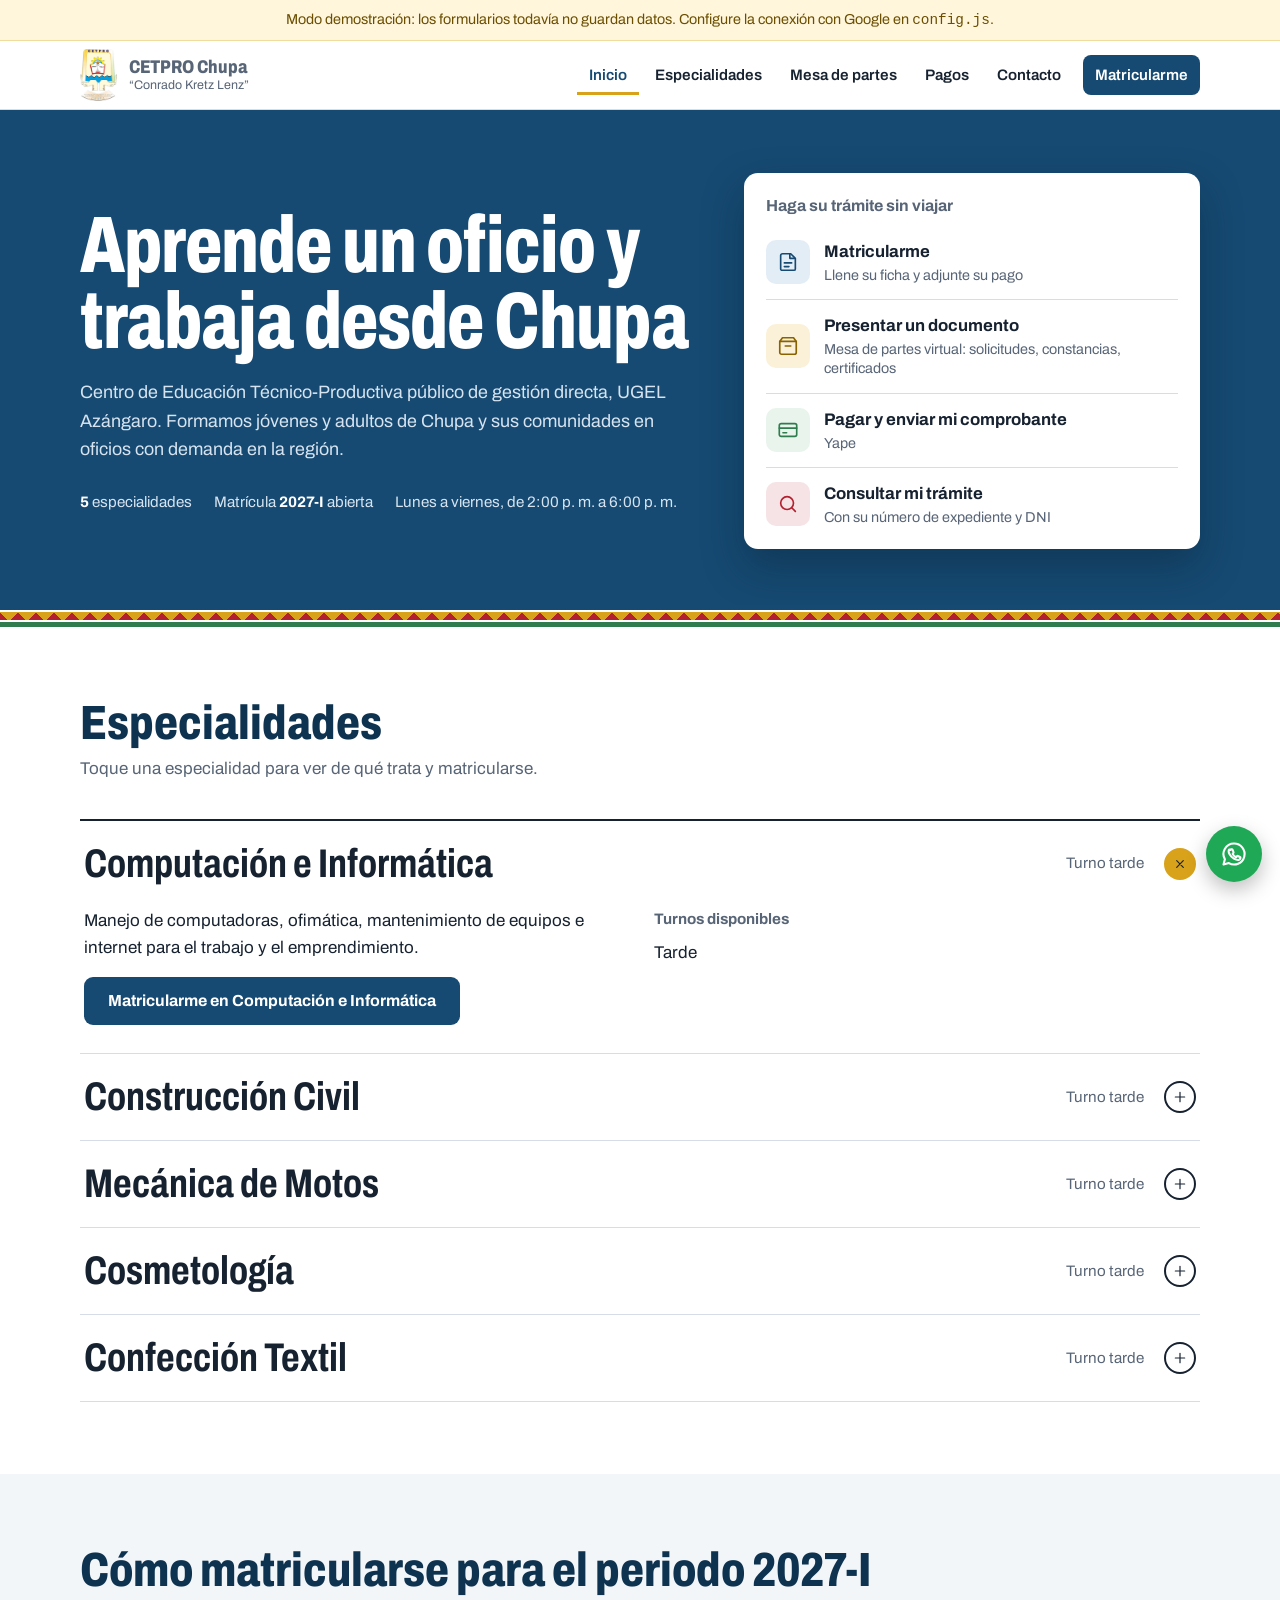
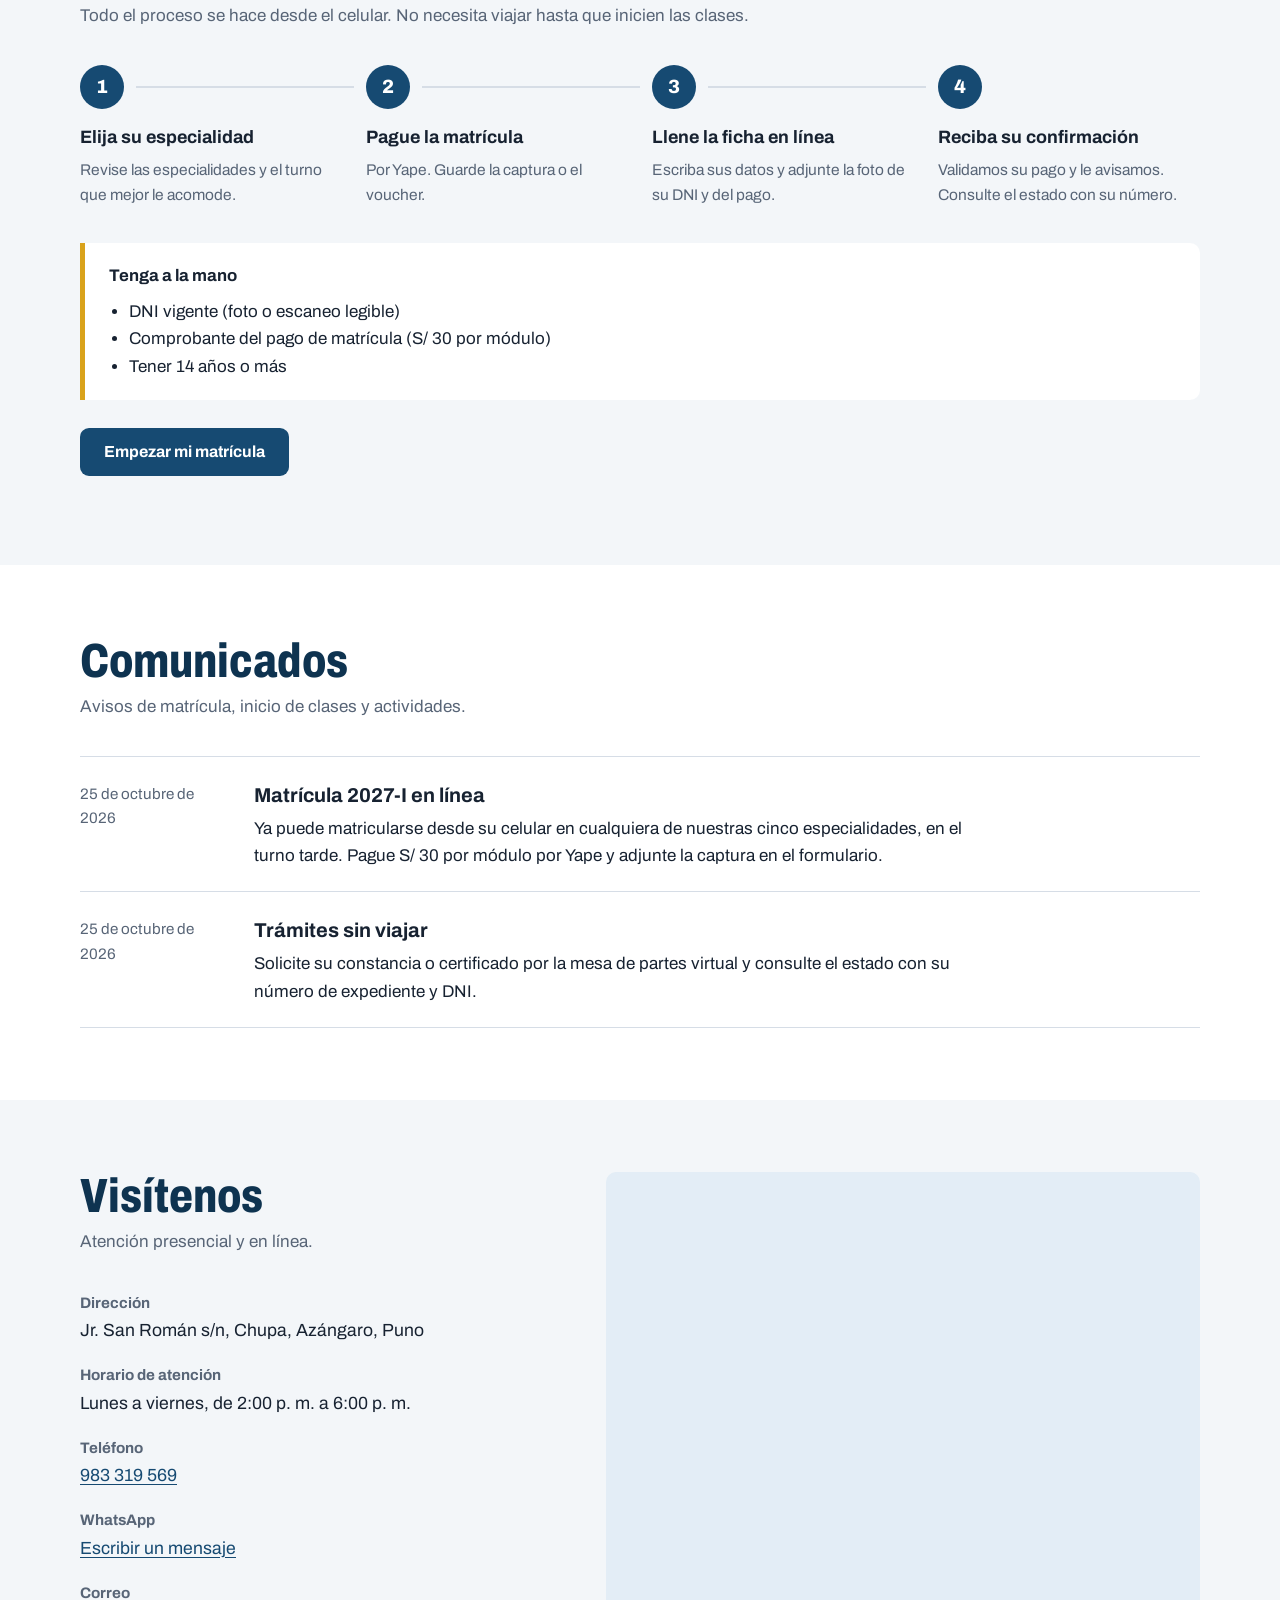
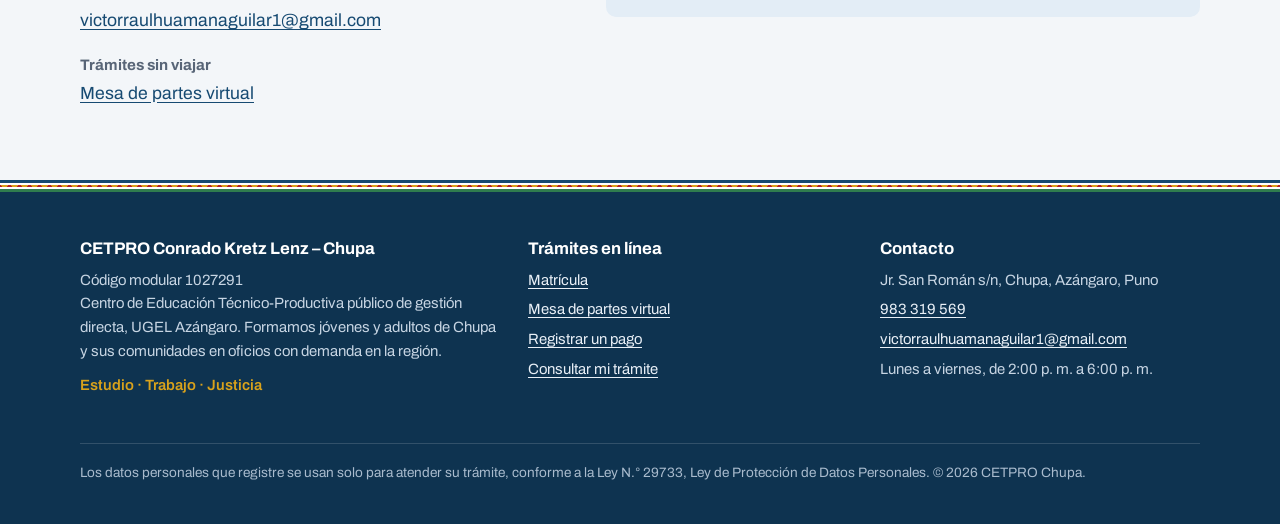
==== index.html @ c64d35b7 "Publicar sitio web del CETPRO Conrado Kretz Lenz – Chupa Inicio con especialidades, matrícula en lín" ====
<!doctype html>
<html lang="es">
<head>
  <meta charset="utf-8">
  <meta name="viewport" content="width=device-width, initial-scale=1">
  <title>CETPRO Chupa · Formación técnica en Chupa, Azángaro</title>
  <meta name="description" content="Especialidades técnicas, matrícula en línea, mesa de partes virtual y pagos del CETPRO de Chupa, Azángaro, Puno.">
  <meta name="theme-color" content="#164a72">
  <link rel="icon" href="assets/img/favicon.svg" type="image/svg+xml">
  <link rel="preload" href="assets/fuentes/archivo.woff2" as="font" type="font/woff2" crossorigin>
  <link rel="stylesheet" href="assets/css/estilos.css">
</head>
<body data-pagina="inicio">
  <a class="saltar" href="#contenido">Ir al contenido</a>
  <header id="cabecera"></header>

  <main id="contenido">
    <section class="portada">
      <div class="contenedor">
        <div>
          <h1>Aprende un oficio y trabaja desde Chupa</h1>
          <p id="texto-portada"></p>
          <div class="datos-portada" id="datos-portada"></div>
        </div>
        <nav class="tramites-rapidos" aria-label="Trámites en línea">
          <h2>Haga su trámite sin viajar</h2>
          <a class="tramite" href="matricula.html">
            <span class="icono"><svg width="22" height="22" viewBox="0 0 24 24" fill="none" stroke="currentColor" stroke-width="1.8" stroke-linecap="round" stroke-linejoin="round" aria-hidden="true"><path d="M4 19.5V5a2 2 0 0 1 2-2h9l5 5v11.5a1.5 1.5 0 0 1-1.5 1.5h-13A1.5 1.5 0 0 1 4 19.5Z"/><path d="M14 3v5h5M8 13h8M8 17h5"/></svg></span>
            <span><strong>Matricularme</strong><span>Llene su ficha y adjunte su pago</span></span>
          </a>
          <a class="tramite" href="tramites.html">
            <span class="icono"><svg width="22" height="22" viewBox="0 0 24 24" fill="none" stroke="currentColor" stroke-width="1.8" stroke-linecap="round" stroke-linejoin="round" aria-hidden="true"><path d="M3 7h18v12a2 2 0 0 1-2 2H5a2 2 0 0 1-2-2Z"/><path d="M3 7l3-4h12l3 4M9 12h6"/></svg></span>
            <span><strong>Presentar un documento</strong><span>Mesa de partes virtual: solicitudes, constancias, certificados</span></span>
          </a>
          <a class="tramite" href="pagos.html">
            <span class="icono"><svg width="22" height="22" viewBox="0 0 24 24" fill="none" stroke="currentColor" stroke-width="1.8" stroke-linecap="round" stroke-linejoin="round" aria-hidden="true"><rect x="2.5" y="5" width="19" height="14" rx="2"/><path d="M2.5 10h19M6.5 15h4"/></svg></span>
            <span><strong>Pagar y enviar mi comprobante</strong><span class="texto-medios" data-forma="corta">Yape, Plin o depósito bancario</span></span>
          </a>
          <a class="tramite" href="tramites.html#consulta">
            <span class="icono"><svg width="22" height="22" viewBox="0 0 24 24" fill="none" stroke="currentColor" stroke-width="1.8" stroke-linecap="round" stroke-linejoin="round" aria-hidden="true"><circle cx="11" cy="11" r="7"/><path d="m20 20-3.6-3.6"/></svg></span>
            <span><strong>Consultar mi trámite</strong><span>Con su número de expediente y DNI</span></span>
          </a>
        </nav>
      </div>
    </section>
    <div class="aguayo" role="presentation"></div>

    <section class="seccion blanca" id="especialidades" aria-labelledby="t-especialidades">
      <div class="contenedor">
        <h2 class="titulo" id="t-especialidades">Especialidades</h2>
        <p class="bajada">Toque una especialidad para ver de qué trata y matricularse.</p>
        <ul class="especialidades" id="lista-especialidades"></ul>
      </div>
    </section>

    <section class="seccion" id="matricula" aria-labelledby="t-matricula">
      <div class="contenedor">
        <h2 class="titulo" id="t-matricula">Cómo matricularse para el periodo <span class="periodo"></span></h2>
        <p class="bajada">Todo el proceso se hace desde el celular. No necesita viajar hasta que inicien las clases.</p>
        <ol class="pasos">
          <li class="paso"><h3>Elija su especialidad</h3><p>Revise las especialidades y el turno que mejor le acomode.</p></li>
          <li class="paso"><h3>Pague la matrícula</h3><p>Por <span class="texto-medios">Yape, Plin o depósito</span>. Guarde la captura o el voucher.</p></li>
          <li class="paso"><h3>Llene la ficha en línea</h3><p>Escriba sus datos y adjunte la foto de su DNI y del pago.</p></li>
          <li class="paso"><h3>Reciba su confirmación</h3><p>Validamos su pago y le avisamos. Consulte el estado con su número.</p></li>
        </ol>
        <div class="requisitos">
          <h3>Tenga a la mano</h3>
          <ul id="lista-requisitos"></ul>
        </div>
        <p style="margin-top:28px"><a class="boton" href="matricula.html">Empezar mi matrícula</a></p>
      </div>
    </section>

    <section class="seccion blanca" id="noticias" aria-labelledby="t-noticias">
      <div class="contenedor">
        <h2 class="titulo" id="t-noticias">Comunicados</h2>
        <p class="bajada">Avisos de matrícula, inicio de clases y actividades.</p>
        <div class="noticias" id="lista-noticias"></div>
      </div>
    </section>

    <section class="seccion" id="contacto" aria-labelledby="t-contacto">
      <div class="contenedor contacto">
        <div>
          <h2 class="titulo" id="t-contacto">Visítenos</h2>
          <p class="bajada">Atención presencial y en línea.</p>
          <dl id="datos-contacto"></dl>
        </div>
        <iframe class="mapa" id="mapa" title="Mapa de ubicación" loading="lazy" referrerpolicy="no-referrer-when-downgrade"></iframe>
      </div>
    </section>
  </main>

  <footer id="pie"></footer>
  <script src="assets/js/config.js"></script>
  <script src="assets/js/app.js"></script>
</body>
</html>
---- assets/css/estilos.css ----
/* =====================================================================
   CETPRO CHUPA · Estilos del sitio
   Paleta del altiplano: azul del lago, oro del ichu, rojo cochinilla,
   verde de la puna. La franja de aguayo es el elemento de identidad.
   ===================================================================== */

/* Tipografía Archivo (SIL Open Font License), alojada en el propio sitio para cargar rápido */
@font-face {
  font-family: "Archivo";
  src: url("../fuentes/archivo.woff2") format("woff2-variations"), url("../fuentes/archivo.woff2") format("woff2");
  font-weight: 100 900;
  font-stretch: 62% 125%;
  font-style: normal;
  font-display: swap;
}

:root {
  --lago: #164a72;
  --lago-osc: #0e3350;
  --lago-claro: #e3edf6;
  --ichu: #d9a21b;
  --cochinilla: #b3202e;
  --puna: #2f7d4e;
  --cielo: #f3f6f9;
  --blanco: #ffffff;
  --tinta: #172231;
  --gris: #586577;
  --linea: #d6dde6;
  --error-fondo: #fbecee;
  --ok-fondo: #e8f4ec;

  --ancho: 1120px;
  --radio: 10px;
  --fuente: "Archivo", "Segoe UI", Roboto, Arial, sans-serif;
}

*, *::before, *::after { box-sizing: border-box; }

html { scroll-behavior: smooth; -webkit-text-size-adjust: 100%; }
@media (prefers-reduced-motion: reduce) {
  html { scroll-behavior: auto; }
  *, *::before, *::after { transition: none !important; animation: none !important; }
}

body {
  margin: 0;
  font-family: var(--fuente);
  font-size: 1.0625rem;
  line-height: 1.6;
  color: var(--tinta);
  background: var(--cielo);
}

img { max-width: 100%; display: block; }
a { color: var(--lago); text-underline-offset: 3px; }
a:hover { color: var(--lago-osc); }

:focus-visible { outline: 3px solid var(--ichu); outline-offset: 2px; border-radius: 4px; }

.contenedor { width: min(100% - 32px, var(--ancho)); margin-inline: auto; }
.angosto { width: min(100% - 32px, 720px); margin-inline: auto; }

.saltar {
  position: absolute; left: -999px; top: 8px; z-index: 100;
  background: var(--blanco); padding: 8px 14px; border-radius: 6px;
}
.saltar:focus { left: 16px; }

/* ---------- Franja de aguayo ---------- */
.aguayo {
  position: relative;
  height: 22px;
  background-color: var(--cochinilla);
  background-image:
    linear-gradient(135deg, var(--ichu) 25%, transparent 25%),
    linear-gradient(225deg, var(--ichu) 25%, transparent 25%),
    linear-gradient(45deg, var(--ichu) 25%, transparent 25%),
    linear-gradient(315deg, var(--ichu) 25%, transparent 25%);
  background-size: 18px 18px;
  background-position: 9px 2px, 9px 2px, 0 2px, 0 2px;
  border-top: 5px solid var(--lago);
  border-bottom: 5px solid var(--puna);
}
.aguayo::before, .aguayo::after {
  content: ""; position: absolute; left: 0; right: 0; height: 2px; background: var(--blanco);
}
.aguayo::before { top: 0; }
.aguayo::after { bottom: 0; }
.aguayo.fina { height: 12px; border-width: 3px; background-size: 10px 10px; background-position: 5px 1px, 5px 1px, 0 1px, 0 1px; }

/* ---------- Aviso de modo demostración ---------- */
.aviso-demo {
  background: #fff6db; color: #6b4e00; font-size: .9rem; text-align: center; padding: 8px 16px;
  border-bottom: 1px solid #f0dc9c;
}

/* ---------- Cabecera ---------- */
.cabecera { background: var(--blanco); position: sticky; top: 0; z-index: 50; box-shadow: 0 1px 0 var(--linea); }
.cabecera .contenedor { display: flex; align-items: center; justify-content: space-between; gap: 16px; min-height: 68px; }
.marca { display: flex; align-items: center; gap: 12px; text-decoration: none; color: var(--tinta); }
.marca img { width: auto; height: 52px; max-width: 48px; object-fit: contain; }
.marca .sin-logo {
  width: 44px; height: 44px; border-radius: 50%; background: var(--lago); color: var(--blanco);
  display: grid; place-items: center; font-weight: 800; font-stretch: 75%; font-size: 1.1rem;
}
.marca strong { display: block; font-size: 1.15rem; font-stretch: 80%; font-weight: 800; line-height: 1.1; }
.marca span { display: block; font-size: .78rem; color: var(--gris); line-height: 1.2; }

.menu { display: flex; gap: 4px; align-items: center; }
.menu a {
  text-decoration: none; color: var(--tinta); font-weight: 600; font-size: .95rem;
  padding: 8px 12px; border-radius: 8px;
}
.menu a:hover { background: var(--lago-claro); color: var(--lago-osc); }
.menu a[aria-current="page"] { color: var(--lago); box-shadow: inset 0 -3px 0 var(--ichu); border-radius: 0; }
.menu .boton-menu-accion { background: var(--lago); color: var(--blanco); margin-left: 6px; border-radius: 8px; box-shadow: none; }
.menu .boton-menu-accion:hover { background: var(--lago-osc); color: var(--blanco); }

.boton-hamburguesa {
  display: none; background: none; border: 1px solid var(--linea); border-radius: 8px;
  padding: 8px 10px; cursor: pointer; color: var(--tinta);
}
@media (max-width: 860px) {
  .boton-hamburguesa { display: inline-flex; align-items: center; gap: 6px; font: 600 .95rem var(--fuente); }
  .menu {
    display: none; position: absolute; left: 0; right: 0; top: 100%;
    flex-direction: column; align-items: stretch; background: var(--blanco);
    padding: 8px 16px 16px; box-shadow: 0 10px 20px rgba(23, 34, 49, .12);
  }
  .menu.abierto { display: flex; }
  .menu a { padding: 12px; }
  .menu a[aria-current="page"] { box-shadow: inset 4px 0 0 var(--ichu); }
  .menu .boton-menu-accion { margin: 8px 0 0; text-align: center; }
}

/* ---------- Portada ---------- */
.portada { background: var(--lago); color: var(--blanco); }
.portada .contenedor {
  display: grid; grid-template-columns: 1.15fr .85fr; gap: 48px; align-items: center;
  padding-block: 64px 56px;
}
.portada h1 {
  margin: 0 0 18px; font-weight: 800; font-stretch: 72%; line-height: .95;
  font-size: clamp(2.6rem, 7.2vw, 5rem); letter-spacing: -.01em;
}
.portada p { margin: 0; max-width: 34em; font-size: 1.12rem; color: #d7e4f0; }
.portada .datos-portada { display: flex; flex-wrap: wrap; gap: 10px 22px; margin-top: 26px; font-size: .95rem; color: #d7e4f0; }
.portada .datos-portada strong { color: var(--blanco); }

.tramites-rapidos {
  background: var(--blanco); color: var(--tinta); border-radius: 14px; padding: 8px;
  box-shadow: 0 18px 40px rgba(6, 25, 43, .35);
}
.tramites-rapidos h2 { font-size: 1rem; font-weight: 700; margin: 12px 14px 6px; color: var(--gris); }
.tramite {
  display: grid; grid-template-columns: 44px 1fr; gap: 14px; align-items: center;
  padding: 14px; border-radius: 10px; text-decoration: none; color: var(--tinta);
}
.tramite { position: relative; }
.tramite + .tramite::before {
  content: ""; position: absolute; top: 0; left: 14px; right: 14px; height: 1px; background: var(--linea);
}
.tramite:hover { background: var(--lago-claro); color: var(--tinta); }
.tramite:hover::before, .tramite:hover + .tramite::before { background: transparent; }
.tramite .icono {
  width: 44px; height: 44px; border-radius: 10px; display: grid; place-items: center;
  background: var(--lago-claro); color: var(--lago);
}
.tramite:nth-of-type(2) .icono { background: #fbf1d8; color: #8a6200; }
.tramite:nth-of-type(3) .icono { background: var(--ok-fondo); color: var(--puna); }
.tramite:nth-of-type(4) .icono { background: #f6e3e5; color: var(--cochinilla); }
.tramite strong { display: block; font-size: 1.05rem; color: var(--tinta); }
.tramite > span > span { display: block; font-size: .9rem; color: var(--gris); line-height: 1.35; }

@media (max-width: 860px) {
  .portada .contenedor { grid-template-columns: 1fr; gap: 32px; padding-block: 40px; }
}

/* ---------- Secciones ---------- */
.seccion { padding-block: 72px; }
.seccion.blanca { background: var(--blanco); }
.seccion h2.titulo {
  margin: 0 0 8px; font-weight: 800; font-stretch: 78%; line-height: 1;
  font-size: clamp(2rem, 4.6vw, 3rem); color: var(--lago-osc);
}
.seccion .bajada { margin: 0 0 36px; color: var(--gris); max-width: 40em; }

/* ---------- Especialidades: lista tipográfica ---------- */
.especialidades { list-style: none; margin: 0; padding: 0; border-top: 2px solid var(--tinta); }
.especialidad { border-bottom: 1px solid var(--linea); }
.especialidad summary {
  list-style: none; cursor: pointer; display: grid; grid-template-columns: 1fr auto 32px;
  gap: 20px; align-items: center; padding: 22px 4px;
}
.especialidad summary::-webkit-details-marker { display: none; }
.especialidad summary h3 {
  margin: 0; font-weight: 700; font-stretch: 75%; line-height: 1.05;
  font-size: clamp(1.6rem, 4.4vw, 2.5rem);
}
.especialidad summary:hover h3 { color: var(--lago); }
.especialidad .meta { color: var(--gris); font-size: .95rem; text-align: right; }
.especialidad .signo {
  width: 32px; height: 32px; border-radius: 50%; border: 2px solid var(--tinta);
  display: grid; place-items: center; transition: transform .2s ease;
}
.especialidad[open] .signo { transform: rotate(45deg); background: var(--ichu); border-color: var(--ichu); }
.especialidad .detalle {
  display: grid; grid-template-columns: 1fr 1fr; gap: 28px; padding: 0 4px 28px;
}
.especialidad .detalle p { margin: 0 0 16px; max-width: 36em; }
.especialidad .detalle ul { margin: 0; padding-left: 20px; }
.especialidad .detalle h4 { margin: 0 0 8px; font-size: .95rem; color: var(--gris); font-weight: 700; }
@media (max-width: 700px) {
  .especialidad summary { grid-template-columns: 1fr 32px; }
  .especialidad .meta { grid-column: 1; grid-row: 2; text-align: left; margin-top: -10px; }
  .especialidad .detalle { grid-template-columns: 1fr; gap: 12px; }
}

/* ---------- Pasos de matrícula (secuencia real) ---------- */
.pasos { list-style: none; counter-reset: paso; margin: 0; padding: 0; display: grid; grid-template-columns: repeat(4, 1fr); gap: 24px; }
.paso { counter-increment: paso; position: relative; padding-top: 58px; }
.paso::before {
  content: counter(paso); position: absolute; top: 0; left: 0;
  width: 44px; height: 44px; border-radius: 50%; display: grid; place-items: center;
  background: var(--lago); color: var(--blanco); font-weight: 800; font-size: 1.2rem;
}
.paso:not(:last-child)::after {
  content: ""; position: absolute; top: 21px; left: 56px; right: -12px; height: 2px; background: var(--linea);
}
.paso h3 { margin: 0 0 6px; font-size: 1.12rem; }
.paso p { margin: 0; color: var(--gris); font-size: .97rem; }
.requisitos { margin-top: 36px; padding: 20px 24px; background: var(--blanco); border-left: 5px solid var(--ichu); border-radius: 0 var(--radio) var(--radio) 0; }
.requisitos h3 { margin: 0 0 8px; font-size: 1.05rem; }
.requisitos ul { margin: 0; padding-left: 20px; }
@media (max-width: 860px) {
  .pasos { grid-template-columns: 1fr; gap: 0; }
  .paso { padding: 0 0 28px 62px; min-height: 44px; }
  .paso:not(:last-child)::after { top: 52px; left: 21px; right: auto; bottom: 6px; width: 2px; height: auto; }
}

/* ---------- Noticias ---------- */
.noticias { display: grid; gap: 0; border-top: 1px solid var(--linea); }
.noticia { display: grid; grid-template-columns: 150px 1fr; gap: 24px; padding: 22px 0; border-bottom: 1px solid var(--linea); }
.noticia time { color: var(--gris); font-size: .95rem; padding-top: 3px; }
.noticia h3 { margin: 0 0 4px; font-size: 1.25rem; }
.noticia p { margin: 0; max-width: 42em; }
@media (max-width: 600px) { .noticia { grid-template-columns: 1fr; gap: 4px; } }

/* ---------- Contacto ---------- */
.contacto { display: grid; grid-template-columns: .9fr 1.1fr; gap: 40px; align-items: start; }
.contacto dl { margin: 0; display: grid; gap: 18px; }
.contacto dt { font-weight: 700; font-size: .95rem; color: var(--gris); }
.contacto dd { margin: 2px 0 0; font-size: 1.1rem; }
.mapa { width: 100%; aspect-ratio: 4 / 3; border: 0; border-radius: var(--radio); background: var(--lago-claro); }
@media (max-width: 800px) { .contacto { grid-template-columns: 1fr; } }

/* ---------- Pie ---------- */
.pie { background: var(--lago-osc); color: #c7d5e3; font-size: .93rem; }
.pie .contenedor { display: grid; grid-template-columns: 1.3fr 1fr 1fr; gap: 32px; padding-block: 44px 28px; }
.pie strong { color: var(--blanco); display: block; font-size: 1.05rem; margin-bottom: 6px; }
.pie a { color: #e9f0f7; }
.pie .lema { display: inline-block; margin-top: 10px; color: var(--ichu); font-style: normal; font-weight: 600; }
.pie ul { list-style: none; margin: 0; padding: 0; display: grid; gap: 6px; }
.pie .legal { grid-column: 1 / -1; border-top: 1px solid rgba(255, 255, 255, .15); padding-top: 18px; font-size: .85rem; color: #a9bbcd; }
@media (max-width: 760px) { .pie .contenedor { grid-template-columns: 1fr; } }

/* ---------- Botón de WhatsApp ---------- */
.whatsapp {
  position: fixed; right: 18px; bottom: 18px; z-index: 60;
  width: 56px; height: 56px; border-radius: 50%; background: #1fa855; color: var(--blanco);
  display: grid; place-items: center; box-shadow: 0 8px 20px rgba(0, 0, 0, .25);
}
.whatsapp:hover { background: #178c46; color: var(--blanco); }

/* ---------- Botones ---------- */
.boton {
  display: inline-flex; align-items: center; justify-content: center; gap: 8px;
  font: 700 1rem var(--fuente); padding: 13px 22px; border-radius: 9px; border: 2px solid transparent;
  background: var(--lago); color: var(--blanco); cursor: pointer; text-decoration: none; min-height: 48px;
}
.boton:hover { background: var(--lago-osc); color: var(--blanco); }
.boton.secundario { background: transparent; color: var(--lago); border-color: var(--lago); }
.boton.secundario:hover { background: var(--lago-claro); color: var(--lago-osc); }
.boton.exito { background: var(--puna); }
.boton.exito:hover { background: #24633d; }
.boton[disabled] { opacity: .6; cursor: wait; }

/* ---------- Páginas de trámites ---------- */
.encabezado-pagina { background: var(--lago); color: var(--blanco); padding-block: 40px 34px; }
.encabezado-pagina h1 { margin: 0 0 6px; font-weight: 800; font-stretch: 75%; line-height: 1; font-size: clamp(2.2rem, 6vw, 3.4rem); }
.encabezado-pagina p { margin: 0; color: #d7e4f0; max-width: 40em; }

.pestanas { display: flex; gap: 6px; margin: 28px 0 0; border-bottom: 2px solid var(--linea); }
.pestanas button {
  font: 700 1rem var(--fuente); background: none; border: 0; padding: 12px 16px; cursor: pointer;
  color: var(--gris); border-bottom: 3px solid transparent; margin-bottom: -2px;
}
.pestanas button[aria-selected="true"] { color: var(--lago); border-bottom-color: var(--ichu); }

.formulario { background: var(--blanco); border-radius: 14px; padding: 32px; margin-block: 28px 64px; box-shadow: 0 1px 0 var(--linea); }
@media (max-width: 600px) { .formulario { padding: 22px 18px; border-radius: 10px; } }
.formulario fieldset { border: 0; margin: 0 0 8px; padding: 0; }
.formulario legend { font-weight: 800; font-stretch: 85%; font-size: 1.35rem; color: var(--lago-osc); margin-bottom: 14px; padding: 0; }
.fila { display: grid; grid-template-columns: 1fr 1fr; gap: 0 18px; }
@media (max-width: 600px) { .fila { grid-template-columns: 1fr; } }
.campo { margin-bottom: 18px; }
.campo label { display: block; font-weight: 600; font-size: .97rem; margin-bottom: 6px; }
.campo .opcional { font-weight: 400; color: var(--gris); }
.campo input, .campo select, .campo textarea {
  width: 100%; font: 1rem var(--fuente); color: var(--tinta); padding: 12px 14px; min-height: 48px;
  border: 1.5px solid #b9c4d1; border-radius: 8px; background: var(--blanco);
}
.campo textarea { min-height: 120px; resize: vertical; }
.campo input:focus, .campo select:focus, .campo textarea:focus { outline: none; border-color: var(--lago); box-shadow: 0 0 0 3px rgba(22, 74, 114, .18); }
.campo .ayuda { font-size: .87rem; color: var(--gris); margin-top: 5px; }
.campo .error { display: none; font-size: .88rem; color: var(--cochinilla); margin-top: 5px; font-weight: 600; }
.campo.invalido input, .campo.invalido select, .campo.invalido textarea { border-color: var(--cochinilla); background: var(--error-fondo); }
.campo.invalido .error { display: block; }

.archivos { border: 2px dashed #b9c4d1; border-radius: 10px; padding: 18px; text-align: center; background: var(--cielo); }
.archivos.arrastrando { border-color: var(--lago); background: var(--lago-claro); }
.archivos input[type=file] { position: absolute; width: 1px; height: 1px; opacity: 0; }
.archivos label { cursor: pointer; color: var(--lago); font-weight: 700; text-decoration: underline; }
.lista-archivos { list-style: none; margin: 12px 0 0; padding: 0; text-align: left; display: grid; gap: 6px; }
.lista-archivos li { display: flex; justify-content: space-between; gap: 10px; background: var(--blanco); border: 1px solid var(--linea); border-radius: 8px; padding: 8px 12px; font-size: .93rem; }
.lista-archivos button { background: none; border: 0; color: var(--cochinilla); cursor: pointer; font: 600 .9rem var(--fuente); }

.consentimiento { display: grid; grid-template-columns: 24px 1fr; gap: 10px; align-items: start; font-size: .93rem; color: var(--gris); margin: 6px 0 22px; }
.consentimiento input { width: 20px; height: 20px; margin-top: 2px; accent-color: var(--lago); }
.consentimiento.invalido { color: var(--cochinilla); }

.trampa { position: absolute; left: -5000px; }

.acciones-form { display: flex; flex-wrap: wrap; gap: 12px; justify-content: space-between; align-items: center; }

/* Progreso de matrícula: los tramos completos se tejen con el aguayo */
.progreso { display: grid; grid-template-columns: repeat(4, 1fr); gap: 6px; margin: 4px 0 26px; }
.progreso div { font-size: .84rem; color: var(--gris); font-weight: 600; }
.progreso div::before {
  content: ""; display: block; height: 10px; border-radius: 3px; margin-bottom: 6px; background: var(--linea);
}
.progreso div.hecho::before, .progreso div.actual::before {
  background-color: var(--cochinilla);
  background-image:
    linear-gradient(135deg, var(--ichu) 25%, transparent 25%),
    linear-gradient(225deg, var(--ichu) 25%, transparent 25%),
    linear-gradient(45deg, var(--ichu) 25%, transparent 25%),
    linear-gradient(315deg, var(--ichu) 25%, transparent 25%);
  background-size: 10px 10px; background-position: 5px 0, 5px 0, 0 0, 0 0;
}
.progreso div.actual { color: var(--tinta); }
@media (max-width: 520px) { .progreso div { font-size: 0; } .progreso div.actual { font-size: .84rem; grid-column: 1 / -1; order: 5; } }

.paso-form[hidden] { display: none; }

/* Medios de pago */
.medios { display: grid; grid-template-columns: repeat(auto-fit, minmax(220px, 1fr)); gap: 14px; margin-bottom: 22px; }
.medio { border: 1.5px solid var(--linea); border-radius: var(--radio); padding: 16px 18px; background: var(--blanco); }
.medio h3 { margin: 0 0 6px; font-size: 1rem; }
.medio .numero { font-size: 1.35rem; font-weight: 800; letter-spacing: .02em; font-variant-numeric: tabular-nums; }
.medio .titular { color: var(--gris); font-size: .9rem; }
.medio img { width: 150px; margin-top: 10px; border-radius: 8px; }
.medio.yape { border-color: #742284; }
.medio.yape h3 { color: #742284; }
.medio.plin { border-color: #00a5b5; }
.medio.plin h3 { color: #007a87; }
.copiar { margin-top: 8px; background: none; border: 1px solid var(--linea); border-radius: 6px; padding: 4px 10px; cursor: pointer; font: 600 .85rem var(--fuente); color: var(--lago); }

.tabla-tarifas { width: 100%; border-collapse: collapse; margin-bottom: 8px; }
.tabla-tarifas th, .tabla-tarifas td { text-align: left; padding: 12px 10px; border-bottom: 1px solid var(--linea); }
.tabla-tarifas th { font-size: .9rem; color: var(--gris); }
.tabla-tarifas td:last-child, .tabla-tarifas th:last-child { text-align: right; font-variant-numeric: tabular-nums; white-space: nowrap; }

/* Mensajes */
.mensaje { border-radius: 10px; padding: 16px 18px; margin-bottom: 20px; }
.mensaje.error { background: var(--error-fondo); color: #7d1520; border: 1px solid #efc1c6; }
.mensaje.info { background: var(--lago-claro); color: var(--lago-osc); }

.resultado { text-align: center; padding: 12px 0 4px; }
.resultado .sello {
  width: 72px; height: 72px; border-radius: 50%; background: var(--ok-fondo); color: var(--puna);
  display: grid; place-items: center; margin: 0 auto 14px;
}
.resultado h2 { margin: 0 0 6px; font-stretch: 85%; font-size: 1.7rem; }
.resultado .codigo {
  display: inline-block; font-size: clamp(1.25rem, 6vw, 2.3rem); font-weight: 800; letter-spacing: .03em; white-space: nowrap;
  color: var(--lago-osc); background: var(--lago-claro); border: 2px dashed var(--lago); border-radius: 10px;
  padding: 10px 22px; margin: 14px 0; font-variant-numeric: tabular-nums;
}
.resultado p { color: var(--gris); max-width: 32em; margin: 0 auto 10px; }
.resultado .acciones-form { justify-content: center; margin-top: 20px; }

.estado-tramite { border: 1.5px solid var(--linea); border-radius: var(--radio); padding: 20px; margin-top: 22px; }
.estado-tramite h3 { margin: 0 0 4px; }
.etiqueta-estado { display: inline-block; padding: 4px 12px; border-radius: 99px; font-weight: 700; font-size: .92rem; background: var(--lago-claro); color: var(--lago-osc); }
.etiqueta-estado.atendido { background: var(--ok-fondo); color: var(--puna); }
.etiqueta-estado.observado { background: #fbf1d8; color: #7a5600; }
.etiqueta-estado.rechazado { background: var(--error-fondo); color: var(--cochinilla); }
.estado-tramite dl { display: grid; grid-template-columns: minmax(90px, max-content) 1fr; gap: 6px 16px; margin: 14px 0 0; }
.estado-tramite dl > div { display: contents; }
.estado-tramite dt { color: var(--gris); }
.estado-tramite dd { margin: 0; overflow-wrap: anywhere; }

/* Impresión del cargo */
@media print {
  .cabecera, .pie, .whatsapp, .aviso-demo, .pestanas, .no-imprimir, .encabezado-pagina p { display: none !important; }
  body { background: #fff; }
  .formulario { box-shadow: none; margin: 0; }
  .encabezado-pagina { background: none; color: #000; padding: 0 0 10px; }
}
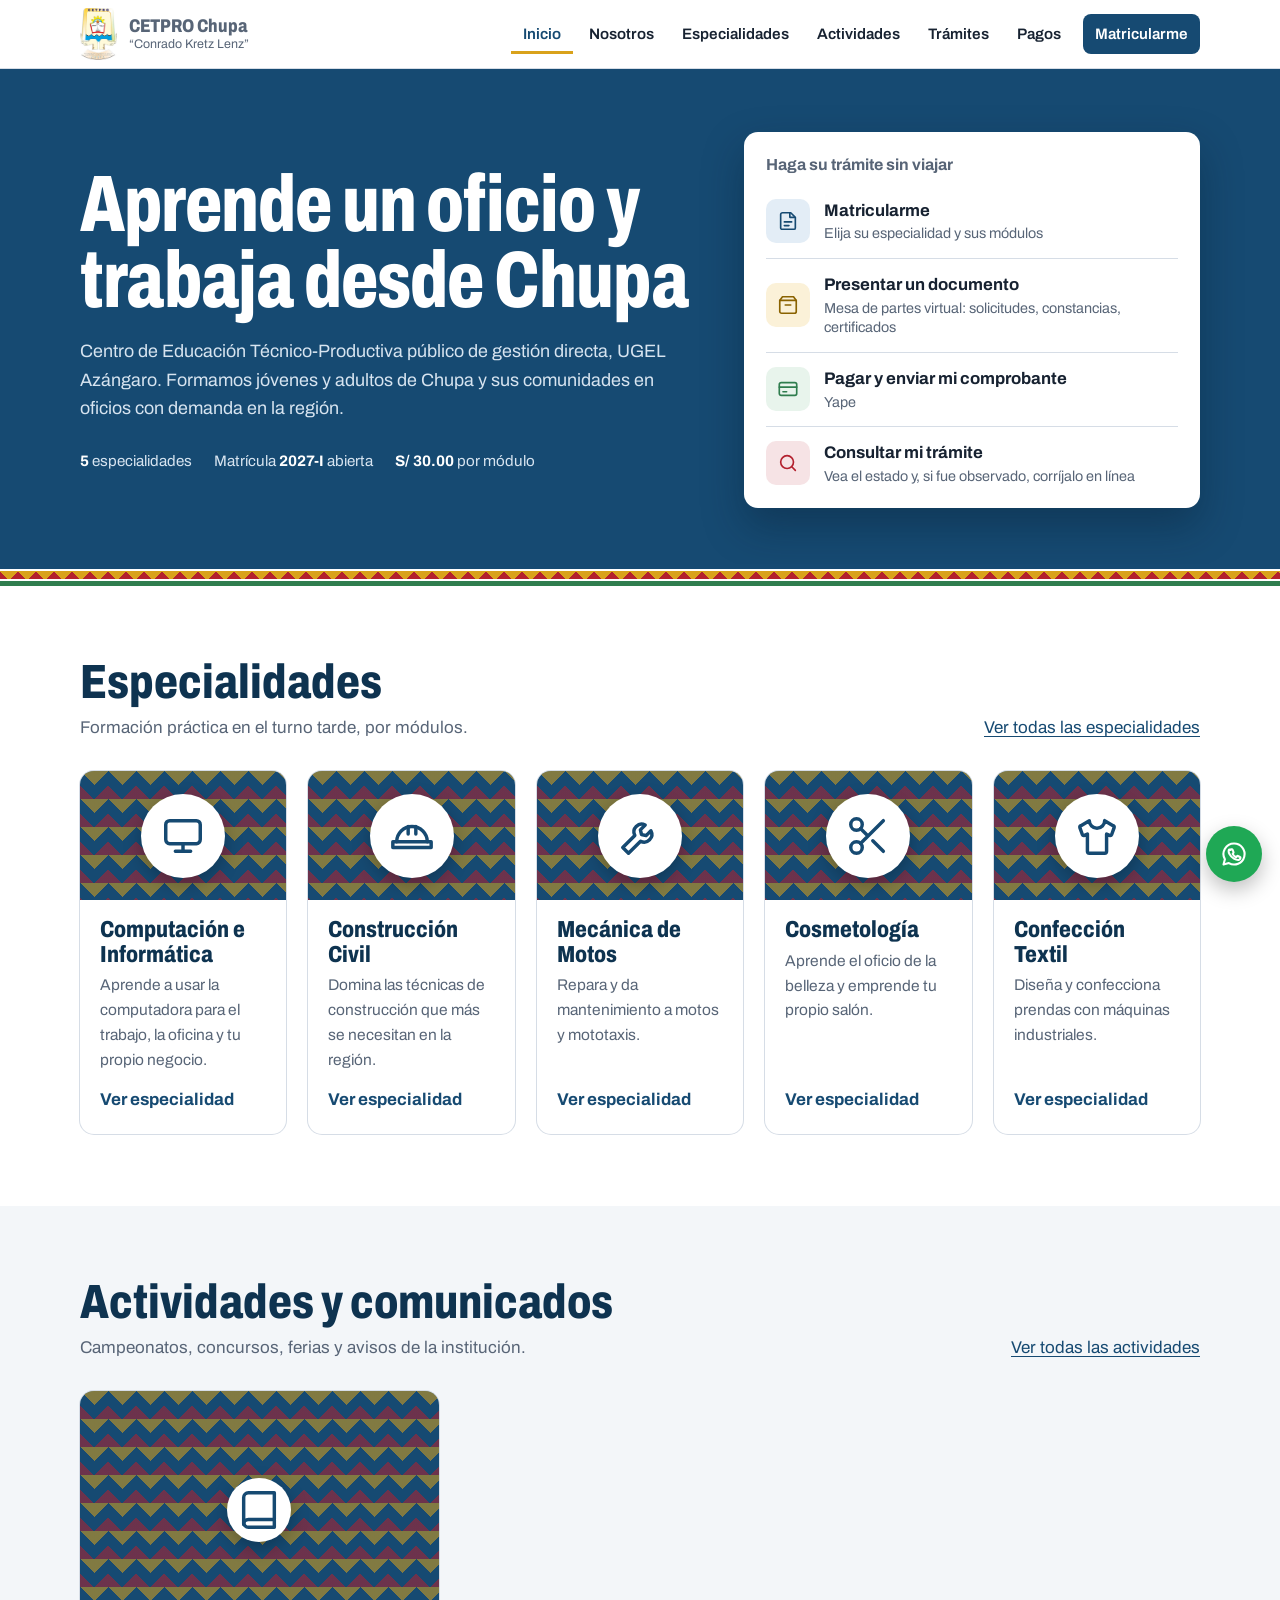
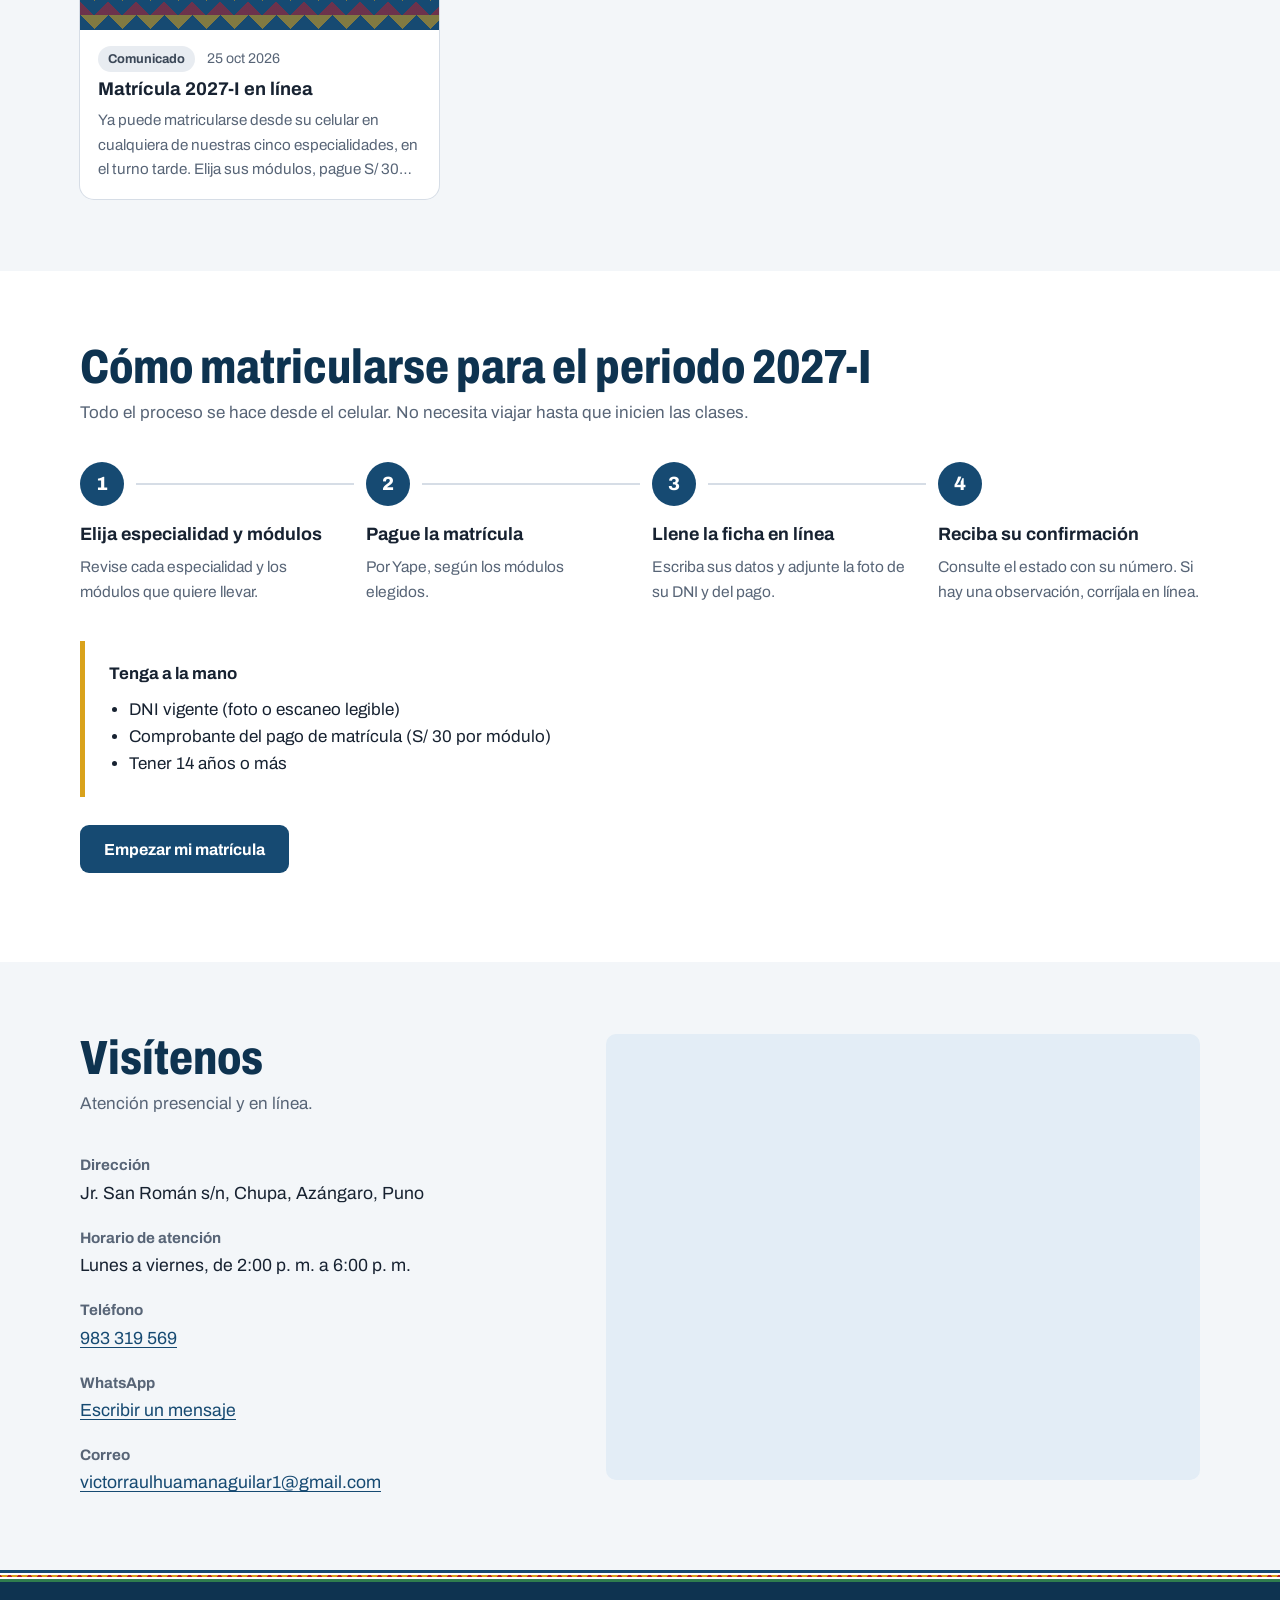
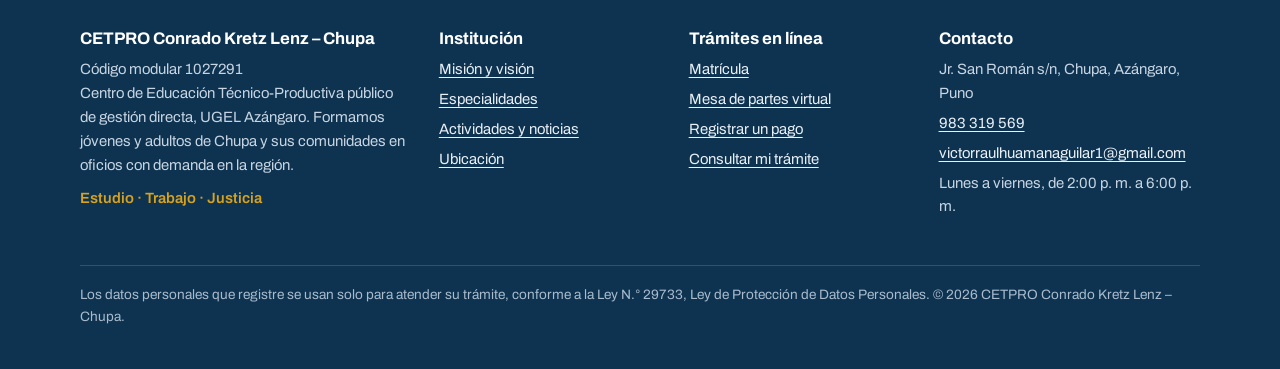
==== commit 54a795b6: "Web v2: nosotros, especialidades, actividades y trámites mejorados - Páginas Nosotros, Especialidade" ====
--- a/index.html
+++ b/index.html
@@ -3,10 +3,18 @@
 <head>
   <meta charset="utf-8">
   <meta name="viewport" content="width=device-width, initial-scale=1">
-  <title>CETPRO Chupa · Formación técnica en Chupa, Azángaro</title>
-  <meta name="description" content="Especialidades técnicas, matrícula en línea, mesa de partes virtual y pagos del CETPRO de Chupa, Azángaro, Puno.">
+  <title>CETPRO Conrado Kretz Lenz – Chupa · Formación técnica en Chupa, Azángaro</title>
+  <meta name="description" content="Especialidades técnicas, matrícula en línea, mesa de partes virtual, pagos y actividades del CETPRO Conrado Kretz Lenz de Chupa, Azángaro, Puno.">
   <meta name="theme-color" content="#164a72">
+  <meta property="og:type" content="website">
+  <meta property="og:site_name" content="CETPRO Conrado Kretz Lenz – Chupa">
+  <meta property="og:title" content="CETPRO Conrado Kretz Lenz – Chupa · Formación técnica en Chupa, Azángaro">
+  <meta property="og:description" content="Especialidades técnicas, matrícula en línea, mesa de partes virtual, pagos y actividades del CETPRO Conrado Kretz Lenz de Chupa, Azángaro, Puno.">
+  <meta property="og:image" content="https://victorraulhuamanaguilar1-glitch.github.io/cetprochupa/assets/img/compartir.jpg">
+  <meta property="og:url" content="https://victorraulhuamanaguilar1-glitch.github.io/cetprochupa/index.html">
+  <meta name="twitter:card" content="summary_large_image">
   <link rel="icon" href="assets/img/favicon.svg" type="image/svg+xml">
+  <link rel="apple-touch-icon" href="assets/img/logo.png">
   <link rel="preload" href="assets/fuentes/archivo.woff2" as="font" type="font/woff2" crossorigin>
   <link rel="stylesheet" href="assets/css/estilos.css">
 </head>
@@ -24,22 +32,14 @@
         </div>
         <nav class="tramites-rapidos" aria-label="Trámites en línea">
           <h2>Haga su trámite sin viajar</h2>
-          <a class="tramite" href="matricula.html">
-            <span class="icono"><svg width="22" height="22" viewBox="0 0 24 24" fill="none" stroke="currentColor" stroke-width="1.8" stroke-linecap="round" stroke-linejoin="round" aria-hidden="true"><path d="M4 19.5V5a2 2 0 0 1 2-2h9l5 5v11.5a1.5 1.5 0 0 1-1.5 1.5h-13A1.5 1.5 0 0 1 4 19.5Z"/><path d="M14 3v5h5M8 13h8M8 17h5"/></svg></span>
-            <span><strong>Matricularme</strong><span>Llene su ficha y adjunte su pago</span></span>
-          </a>
-          <a class="tramite" href="tramites.html">
-            <span class="icono"><svg width="22" height="22" viewBox="0 0 24 24" fill="none" stroke="currentColor" stroke-width="1.8" stroke-linecap="round" stroke-linejoin="round" aria-hidden="true"><path d="M3 7h18v12a2 2 0 0 1-2 2H5a2 2 0 0 1-2-2Z"/><path d="M3 7l3-4h12l3 4M9 12h6"/></svg></span>
-            <span><strong>Presentar un documento</strong><span>Mesa de partes virtual: solicitudes, constancias, certificados</span></span>
-          </a>
-          <a class="tramite" href="pagos.html">
-            <span class="icono"><svg width="22" height="22" viewBox="0 0 24 24" fill="none" stroke="currentColor" stroke-width="1.8" stroke-linecap="round" stroke-linejoin="round" aria-hidden="true"><rect x="2.5" y="5" width="19" height="14" rx="2"/><path d="M2.5 10h19M6.5 15h4"/></svg></span>
-            <span><strong>Pagar y enviar mi comprobante</strong><span class="texto-medios" data-forma="corta">Yape, Plin o depósito bancario</span></span>
-          </a>
-          <a class="tramite" href="tramites.html#consulta">
-            <span class="icono"><svg width="22" height="22" viewBox="0 0 24 24" fill="none" stroke="currentColor" stroke-width="1.8" stroke-linecap="round" stroke-linejoin="round" aria-hidden="true"><circle cx="11" cy="11" r="7"/><path d="m20 20-3.6-3.6"/></svg></span>
-            <span><strong>Consultar mi trámite</strong><span>Con su número de expediente y DNI</span></span>
-          </a>
+          <a class="tramite" href="matricula.html"><span class="icono"><svg width="22" height="22" viewBox="0 0 24 24" fill="none" stroke="currentColor" stroke-width="1.8" stroke-linecap="round" stroke-linejoin="round" aria-hidden="true"><path d="M4 19.5V5a2 2 0 0 1 2-2h9l5 5v11.5a1.5 1.5 0 0 1-1.5 1.5h-13A1.5 1.5 0 0 1 4 19.5Z"/><path d="M14 3v5h5M8 13h8M8 17h5"/></svg></span>
+            <span><strong>Matricularme</strong><span>Elija su especialidad y sus módulos</span></span></a>
+          <a class="tramite" href="tramites.html"><span class="icono"><svg width="22" height="22" viewBox="0 0 24 24" fill="none" stroke="currentColor" stroke-width="1.8" stroke-linecap="round" stroke-linejoin="round" aria-hidden="true"><path d="M3 7h18v12a2 2 0 0 1-2 2H5a2 2 0 0 1-2-2Z"/><path d="M3 7l3-4h12l3 4M9 12h6"/></svg></span>
+            <span><strong>Presentar un documento</strong><span>Mesa de partes virtual: solicitudes, constancias, certificados</span></span></a>
+          <a class="tramite" href="pagos.html"><span class="icono"><svg width="22" height="22" viewBox="0 0 24 24" fill="none" stroke="currentColor" stroke-width="1.8" stroke-linecap="round" stroke-linejoin="round" aria-hidden="true"><rect x="2.5" y="5" width="19" height="14" rx="2"/><path d="M2.5 10h19M6.5 15h4"/></svg></span>
+            <span><strong>Pagar y enviar mi comprobante</strong><span class="texto-medios">Yape, Plin o depósito bancario</span></span></a>
+          <a class="tramite" href="tramites.html#consulta"><span class="icono"><svg width="22" height="22" viewBox="0 0 24 24" fill="none" stroke="currentColor" stroke-width="1.8" stroke-linecap="round" stroke-linejoin="round" aria-hidden="true"><circle cx="11" cy="11" r="7"/><path d="m20 20-3.6-3.6"/></svg></span>
+            <span><strong>Consultar mi trámite</strong><span>Vea el estado y, si fue observado, corríjalo en línea</span></span></a>
         </nav>
       </div>
     </section>
@@ -47,35 +47,45 @@
 
     <section class="seccion blanca" id="especialidades" aria-labelledby="t-especialidades">
       <div class="contenedor">
-        <h2 class="titulo" id="t-especialidades">Especialidades</h2>
-        <p class="bajada">Toque una especialidad para ver de qué trata y matricularse.</p>
-        <ul class="especialidades" id="lista-especialidades"></ul>
+        <div class="cabeza-seccion">
+          <div>
+            <h2 class="titulo" id="t-especialidades">Especialidades</h2>
+            <p class="bajada">Formación práctica en el turno tarde, por módulos.</p>
+          </div>
+          <a href="especialidades.html">Ver todas las especialidades</a>
+        </div>
+        <div class="grid-tiles" id="grid-especialidades"></div>
       </div>
     </section>
 
-    <section class="seccion" id="matricula" aria-labelledby="t-matricula">
+    <section class="seccion" id="noticias" aria-labelledby="t-noticias">
+      <div class="contenedor">
+        <div class="cabeza-seccion">
+          <div>
+            <h2 class="titulo" id="t-noticias">Actividades y comunicados</h2>
+            <p class="bajada">Campeonatos, concursos, ferias y avisos de la institución.</p>
+          </div>
+          <a href="actividades.html">Ver todas las actividades</a>
+        </div>
+        <div class="grid-pubs" id="ultimas-publicaciones"></div>
+      </div>
+    </section>
+
+    <section class="seccion blanca" id="matricula" aria-labelledby="t-matricula">
       <div class="contenedor">
         <h2 class="titulo" id="t-matricula">Cómo matricularse para el periodo <span class="periodo"></span></h2>
         <p class="bajada">Todo el proceso se hace desde el celular. No necesita viajar hasta que inicien las clases.</p>
         <ol class="pasos">
-          <li class="paso"><h3>Elija su especialidad</h3><p>Revise las especialidades y el turno que mejor le acomode.</p></li>
-          <li class="paso"><h3>Pague la matrícula</h3><p>Por <span class="texto-medios">Yape, Plin o depósito</span>. Guarde la captura o el voucher.</p></li>
+          <li class="paso"><h3>Elija especialidad y módulos</h3><p>Revise cada especialidad y los módulos que quiere llevar.</p></li>
+          <li class="paso"><h3>Pague la matrícula</h3><p>Por <span class="texto-medios">Yape, Plin o depósito</span>, según los módulos elegidos.</p></li>
           <li class="paso"><h3>Llene la ficha en línea</h3><p>Escriba sus datos y adjunte la foto de su DNI y del pago.</p></li>
-          <li class="paso"><h3>Reciba su confirmación</h3><p>Validamos su pago y le avisamos. Consulte el estado con su número.</p></li>
+          <li class="paso"><h3>Reciba su confirmación</h3><p>Consulte el estado con su número. Si hay una observación, corríjala en línea.</p></li>
         </ol>
         <div class="requisitos">
           <h3>Tenga a la mano</h3>
           <ul id="lista-requisitos"></ul>
         </div>
         <p style="margin-top:28px"><a class="boton" href="matricula.html">Empezar mi matrícula</a></p>
-      </div>
-    </section>
-
-    <section class="seccion blanca" id="noticias" aria-labelledby="t-noticias">
-      <div class="contenedor">
-        <h2 class="titulo" id="t-noticias">Comunicados</h2>
-        <p class="bajada">Avisos de matrícula, inicio de clases y actividades.</p>
-        <div class="noticias" id="lista-noticias"></div>
       </div>
     </section>
 
--- a/assets/css/estilos.css
+++ b/assets/css/estilos.css
@@ -35,6 +35,7 @@
 }
 
 *, *::before, *::after { box-sizing: border-box; }
+[hidden] { display: none !important; }
 
 html { scroll-behavior: smooth; -webkit-text-size-adjust: 100%; }
 @media (prefers-reduced-motion: reduce) {
@@ -256,13 +257,14 @@
 
 /* ---------- Pie ---------- */
 .pie { background: var(--lago-osc); color: #c7d5e3; font-size: .93rem; }
-.pie .contenedor { display: grid; grid-template-columns: 1.3fr 1fr 1fr; gap: 32px; padding-block: 44px 28px; }
+.pie .contenedor { display: grid; grid-template-columns: 1.5fr 1fr 1fr 1.2fr; gap: 32px; padding-block: 44px 28px; }
 .pie strong { color: var(--blanco); display: block; font-size: 1.05rem; margin-bottom: 6px; }
 .pie a { color: #e9f0f7; }
 .pie .lema { display: inline-block; margin-top: 10px; color: var(--ichu); font-style: normal; font-weight: 600; }
 .pie ul { list-style: none; margin: 0; padding: 0; display: grid; gap: 6px; }
 .pie .legal { grid-column: 1 / -1; border-top: 1px solid rgba(255, 255, 255, .15); padding-top: 18px; font-size: .85rem; color: #a9bbcd; }
-@media (max-width: 760px) { .pie .contenedor { grid-template-columns: 1fr; } }
+@media (max-width: 900px) { .pie .contenedor { grid-template-columns: 1fr 1fr; } }
+@media (max-width: 560px) { .pie .contenedor { grid-template-columns: 1fr; } }
 
 /* ---------- Botón de WhatsApp ---------- */
 .whatsapp {
@@ -408,3 +410,206 @@
   .formulario { box-shadow: none; margin: 0; }
   .encabezado-pagina { background: none; color: #000; padding: 0 0 10px; }
 }
+
+/* =====================================================================
+   v2 · Portal: especialidades, actividades, nosotros, consulta
+   ===================================================================== */
+.visualmente-oculto { position: absolute !important; width: 1px; height: 1px; overflow: hidden; clip: rect(0 0 0 0); white-space: nowrap; }
+.nota-suave { color: var(--gris); font-style: italic; }
+.boton.ancho { width: 100%; margin-top: 10px; }
+.vacio { color: var(--gris); padding: 30px 0; }
+.angosto-texto { width: min(100% - 32px, 760px); margin-inline: auto; }
+.texto-largo p { margin: 0 0 1em; max-width: 40em; }
+.destacado { font-size: 1.15rem; line-height: 1.55; border-left: 4px solid var(--ichu); padding-left: 16px; margin: 0; max-width: 36em; }
+.enlace-seccion { display: inline-block; margin-top: 26px; font-weight: 700; }
+.cabeza-seccion { display: flex; justify-content: space-between; align-items: end; gap: 16px; flex-wrap: wrap; margin-bottom: 30px; }
+.cabeza-seccion .bajada { margin: 0; }
+
+/* ---------- Medios (foto o patrón de aguayo con ícono) ---------- */
+.media { position: relative; aspect-ratio: 16 / 10; background: var(--lago-claro); overflow: hidden; }
+.media img { width: 100%; height: 100%; object-fit: cover; }
+.media.sin-foto {
+  background-color: var(--lago);
+  background-image:
+    linear-gradient(135deg, rgba(217, 162, 27, .55) 25%, transparent 25%),
+    linear-gradient(225deg, rgba(217, 162, 27, .55) 25%, transparent 25%),
+    linear-gradient(45deg, rgba(179, 32, 46, .55) 25%, transparent 25%),
+    linear-gradient(315deg, rgba(179, 32, 46, .55) 25%, transparent 25%);
+  background-size: 28px 28px; background-position: 14px 0, 14px 0, 0 0, 0 0;
+  display: grid; place-items: center;
+}
+.icono-oficio { width: 84px; height: 84px; border-radius: 50%; background: var(--blanco); color: var(--lago); display: grid; place-items: center; box-shadow: 0 6px 18px rgba(0, 0, 0, .25); }
+
+/* ---------- Tarjetas de especialidad ---------- */
+.grid-tiles { display: grid; grid-template-columns: repeat(auto-fill, minmax(200px, 1fr)); gap: 22px; list-style: none; margin: 0; padding: 0; }
+.tile { display: flex; flex-direction: column; background: var(--blanco); border-radius: 14px; overflow: hidden; text-decoration: none; color: var(--tinta); box-shadow: 0 1px 0 var(--linea), 0 0 0 1px var(--linea); transition: transform .15s ease, box-shadow .15s ease; }
+.tile:hover { transform: translateY(-3px); box-shadow: 0 12px 26px rgba(14, 51, 80, .14), 0 0 0 1px var(--linea); color: var(--tinta); }
+.tile-cuerpo { padding: 18px 20px 20px; display: flex; flex-direction: column; flex: 1; }
+.tile h3 { margin: 0 0 6px; font-weight: 800; font-stretch: 80%; font-size: 1.45rem; line-height: 1.05; color: var(--lago-osc); }
+.tile p { margin: 0 0 14px; color: var(--gris); font-size: .97rem; flex: 1; }
+.tile-enlace { font-weight: 700; color: var(--lago); }
+.seccion.blanca .tile { box-shadow: 0 0 0 1px var(--linea); }
+
+/* ---------- Publicaciones ---------- */
+.grid-pubs { display: grid; grid-template-columns: repeat(auto-fill, minmax(280px, 1fr)); gap: 22px; }
+.pub { display: flex; flex-direction: column; background: var(--blanco); border-radius: 14px; overflow: hidden; text-decoration: none; color: var(--tinta); box-shadow: 0 0 0 1px var(--linea); transition: transform .15s ease, box-shadow .15s ease; }
+.pub:hover { transform: translateY(-3px); box-shadow: 0 12px 26px rgba(14, 51, 80, .14), 0 0 0 1px var(--linea); color: var(--tinta); }
+.pub .media { aspect-ratio: 3 / 2; }
+.pub .media.sin-foto .icono-oficio { width: 64px; height: 64px; }
+.pub-cuerpo { padding: 16px 18px 18px; display: flex; flex-direction: column; gap: 6px; flex: 1; }
+.pub-meta { display: flex; flex-wrap: wrap; gap: 8px 12px; align-items: center; font-size: .88rem; color: var(--gris); }
+.pub h3 { margin: 0; font-size: 1.15rem; line-height: 1.3; }
+.pub p { margin: 0; color: var(--gris); font-size: .95rem; display: -webkit-box; -webkit-line-clamp: 3; -webkit-box-orient: vertical; overflow: hidden; }
+.pub-fotos { margin-top: auto; padding-top: 6px; font-size: .85rem; color: var(--lago); font-weight: 600; }
+
+.cat { display: inline-block; padding: 3px 10px; border-radius: 99px; font-size: .8rem; font-weight: 700; background: var(--lago-claro); color: var(--lago-osc); }
+.cat-campeonato, .cat-logro { background: #e3f1e8; color: #1f5c38; }
+.cat-concurso, .cat-aniversario { background: #fbf1d8; color: #6b4e00; }
+.cat-feria, .cat-ceremonia { background: #f7e1e4; color: #8a1a26; }
+.cat-comunicado { background: #e8ecf1; color: #3c4858; }
+.cat-capacitacion { background: #e6f0fb; color: #1d4f80; }
+
+.filtros { display: flex; flex-wrap: wrap; gap: 14px; justify-content: space-between; align-items: center; margin-bottom: 26px; }
+.chips { display: flex; flex-wrap: wrap; gap: 8px; }
+.chip { font: 600 .92rem var(--fuente); border: 1.5px solid var(--linea); background: var(--blanco); color: var(--tinta); padding: 8px 14px; border-radius: 99px; cursor: pointer; }
+.chip[aria-pressed="true"] { background: var(--lago); border-color: var(--lago); color: var(--blanco); }
+.filtros-der { display: flex; gap: 8px; flex-wrap: wrap; }
+.filtros-der input, .filtros-der select { font: 1rem var(--fuente); padding: 10px 12px; border: 1.5px solid #b9c4d1; border-radius: 8px; min-height: 44px; background: var(--blanco); }
+.filtros-der input { min-width: 220px; }
+.conteo { color: var(--gris); font-size: .95rem; margin: -12px 0 18px; }
+
+.pub-destacada { display: grid; grid-template-columns: 1.3fr 1fr; background: var(--lago-osc); color: var(--blanco); border-radius: 16px; overflow: hidden; text-decoration: none; margin-bottom: 28px; }
+.pub-destacada img { width: 100%; height: 100%; min-height: 280px; object-fit: cover; }
+.pub-destacada div { padding: 32px; display: flex; flex-direction: column; justify-content: center; gap: 10px; }
+.pub-destacada h2 { margin: 0; font-weight: 800; font-stretch: 78%; font-size: clamp(1.7rem, 3.6vw, 2.5rem); line-height: 1.02; }
+.pub-destacada p { margin: 0; color: #d7e4f0; }
+.pub-destacada .cat { align-self: flex-start; }
+.pub-destacada time { color: var(--ichu); font-weight: 600; font-size: .92rem; }
+.pub-destacada:hover { color: var(--blanco); }
+.pub-destacada:hover h2 { text-decoration: underline; text-underline-offset: 4px; }
+@media (max-width: 760px) { .pub-destacada { grid-template-columns: 1fr; } .pub-destacada img { min-height: 200px; max-height: 260px; } .pub-destacada div { padding: 22px; } }
+
+/* ---------- Artículo de actividad ---------- */
+.volver { display: inline-flex; align-items: center; gap: 6px; text-decoration: none; font-weight: 600; color: #cfe0ee; margin-bottom: 18px; font-size: .95rem; }
+.volver:hover { color: var(--blanco); }
+.volver.oscuro { color: var(--lago); margin-top: 30px; }
+.articulo { padding-bottom: 60px; max-width: 860px; }
+.art-cabecera h1 { margin: 12px 0 10px; font-weight: 800; font-stretch: 75%; font-size: clamp(2.1rem, 6vw, 3.4rem); line-height: 1; color: var(--lago-osc); }
+.art-resumen { font-size: 1.2rem; color: var(--gris); margin: 0 0 24px; max-width: 36em; }
+.art-portada { display: block; width: 100%; padding: 0; border: 0; background: none; cursor: zoom-in; border-radius: 14px; overflow: hidden; margin-bottom: 28px; }
+.art-portada img { width: 100%; max-height: 520px; object-fit: cover; }
+.art-texto { font-size: 1.1rem; line-height: 1.7; }
+.art-texto p { margin: 0 0 1.1em; max-width: 40em; }
+.art-galeria h2 { font-stretch: 85%; font-size: 1.4rem; margin: 30px 0 14px; }
+.galeria { display: grid; grid-template-columns: repeat(auto-fill, minmax(150px, 1fr)); gap: 8px; }
+.galeria .foto { padding: 0; border: 0; background: var(--lago-claro); border-radius: 8px; overflow: hidden; cursor: zoom-in; aspect-ratio: 1; }
+.galeria .foto img { width: 100%; height: 100%; object-fit: cover; transition: transform .2s ease; }
+.galeria .foto:hover img { transform: scale(1.04); }
+.compartir { display: flex; flex-wrap: wrap; gap: 10px; align-items: center; margin-top: 34px; padding-top: 20px; border-top: 1px solid var(--linea); }
+.compartir > span { font-weight: 700; margin-right: 4px; }
+.btn-red { display: inline-flex; align-items: center; gap: 6px; padding: 9px 14px; border-radius: 8px; border: 1.5px solid var(--linea); background: var(--blanco); color: var(--tinta); text-decoration: none; font: 600 .93rem var(--fuente); cursor: pointer; }
+.btn-red.wa { color: #178c46; }
+.btn-red.fb { color: #1b4fa0; }
+.btn-red:hover { border-color: var(--lago); }
+
+/* ---------- Visor de fotos ---------- */
+.visor { border: 0; padding: 0; background: transparent; max-width: 100vw; max-height: 100vh; width: 100vw; height: 100vh; }
+.visor::backdrop { background: rgba(6, 15, 26, .92); }
+.visor[open] { display: grid; grid-template-columns: 64px 1fr 64px; align-items: center; }
+.visor figure { margin: 0; text-align: center; grid-column: 2; }
+.visor img { max-width: 100%; max-height: 84vh; border-radius: 6px; margin: 0 auto; }
+.visor figcaption { color: #cfd8e3; margin-top: 10px; font-size: .95rem; }
+.visor button { background: rgba(255, 255, 255, .1); border: 0; color: #fff; width: 52px; height: 52px; border-radius: 50%; cursor: pointer; display: grid; place-items: center; }
+.visor button:hover { background: rgba(255, 255, 255, .22); }
+.visor .visor-ant { grid-column: 1; justify-self: center; }
+.visor .visor-sig { grid-column: 3; justify-self: center; }
+.visor .visor-cerrar { position: fixed; top: 14px; right: 14px; }
+@media (max-width: 600px) { .visor[open] { grid-template-columns: 1fr; } .visor figure { grid-column: 1; } .visor .visor-ant, .visor .visor-sig { position: fixed; bottom: 18px; } .visor .visor-ant { left: 18px; } .visor .visor-sig { right: 18px; } }
+
+/* ---------- Detalle de especialidad ---------- */
+.esp-portada { background: var(--lago); color: var(--blanco); padding: 36px 0 44px; position: relative; overflow: hidden; }
+.esp-portada.con-foto { background: linear-gradient(90deg, rgba(14, 51, 80, .95) 0%, rgba(14, 51, 80, .78) 55%, rgba(14, 51, 80, .35) 100%), var(--foto) center / cover; padding: 44px 0 64px; }
+.esp-icono { width: 64px; height: 64px; border-radius: 16px; background: rgba(255, 255, 255, .14); display: grid; place-items: center; margin-bottom: 14px; }
+.esp-portada h1 { margin: 0 0 10px; font-weight: 800; font-stretch: 72%; font-size: clamp(2.6rem, 7vw, 4.4rem); line-height: .95; }
+.esp-resumen { margin: 0; font-size: 1.2rem; color: #d7e4f0; max-width: 32em; }
+.esp-cuerpo { display: grid; grid-template-columns: 1fr 340px; gap: 44px; padding-block: 44px 64px; align-items: start; }
+.esp-principal section { margin-bottom: 40px; }
+.esp-principal h2 { margin: 0 0 14px; font-weight: 800; font-stretch: 80%; font-size: 1.75rem; color: var(--lago-osc); line-height: 1.1; }
+.esp-principal p { margin: 0 0 1em; max-width: 40em; }
+.esp-lateral { position: sticky; top: 92px; }
+.ficha { background: var(--blanco); border-radius: 14px; padding: 24px; box-shadow: 0 0 0 1px var(--linea); }
+.ficha h2 { margin: 0 0 12px; font-size: 1.15rem; }
+.ficha h3 { margin: 18px 0 6px; font-size: 1rem; }
+.ficha dl { margin: 0; display: grid; gap: 0; }
+.ficha dl > div { display: grid; grid-template-columns: 110px 1fr; gap: 10px; padding: 9px 0; border-bottom: 1px solid var(--linea); }
+.ficha dt { color: var(--gris); font-size: .93rem; }
+.ficha dd { margin: 0; font-weight: 600; }
+.ficha ul { margin: 0; padding-left: 20px; font-size: .95rem; }
+@media (max-width: 900px) { .esp-cuerpo { grid-template-columns: 1fr; gap: 10px; } .esp-lateral { position: static; order: -1; } }
+
+.modulos { border-top: 2px solid var(--tinta); }
+.modulo { border-bottom: 1px solid var(--linea); }
+.modulo summary { list-style: none; cursor: pointer; display: grid; grid-template-columns: 38px 1fr auto; gap: 14px; align-items: center; padding: 16px 2px; }
+.modulo summary::-webkit-details-marker { display: none; }
+.modulo .num { width: 34px; height: 34px; border-radius: 50%; background: var(--lago-claro); color: var(--lago); display: grid; place-items: center; font-weight: 800; }
+.modulo[open] .num { background: var(--ichu); color: var(--tinta); }
+.modulo .nom { font-weight: 700; font-size: 1.1rem; }
+.modulo .horas { color: var(--gris); font-size: .92rem; white-space: nowrap; }
+.modulo ul, .modulo p { margin: 0 0 18px 52px; }
+.lista-check { list-style: none; margin: 0; padding: 0; display: grid; grid-template-columns: repeat(auto-fill, minmax(240px, 1fr)); gap: 10px; }
+.lista-check li { display: flex; gap: 10px; align-items: flex-start; background: var(--blanco); border-radius: 10px; padding: 12px 14px; box-shadow: 0 0 0 1px var(--linea); }
+.lista-check svg { color: var(--puna); flex: none; margin-top: 2px; }
+
+/* ---------- Nosotros ---------- */
+.mv { display: grid; grid-template-columns: 1fr 1fr; gap: 28px; }
+.mv-item { padding: 30px; border-radius: 16px; background: var(--cielo); position: relative; }
+.mv-item::before { content: ""; position: absolute; left: 30px; top: 0; width: 60px; height: 6px; background: var(--ichu); border-radius: 0 0 4px 4px; }
+.mv-item h2 { margin: 6px 0 10px; font-weight: 800; font-stretch: 78%; font-size: 2.2rem; color: var(--lago-osc); }
+.mv-item p { margin: 0; font-size: 1.12rem; line-height: 1.65; }
+@media (max-width: 760px) { .mv { grid-template-columns: 1fr; } }
+.valores { list-style: none; padding: 0; margin: 0; display: flex; flex-wrap: wrap; gap: 12px; }
+.valores li { background: var(--blanco); border-radius: 99px; padding: 12px 22px; font-weight: 700; font-size: 1.05rem; box-shadow: 0 0 0 1px var(--linea); }
+.valores li:nth-child(-n+3) { background: var(--lago); color: var(--blanco); box-shadow: none; }
+.mensaje-director { margin: 0; padding: 0 0 0 22px; border-left: 4px solid var(--ichu); font-size: 1.15rem; line-height: 1.7; }
+.firma-director { margin-top: 16px; color: var(--gris); }
+.equipo { list-style: none; padding: 0; margin: 0; display: grid; grid-template-columns: repeat(auto-fill, minmax(180px, 1fr)); gap: 20px; }
+.persona { text-align: center; }
+.persona img, .sin-foto-persona { width: 120px; height: 120px; border-radius: 50%; object-fit: cover; margin: 0 auto 10px; display: grid; place-items: center; background: var(--lago-claro); color: var(--lago); }
+.persona strong { display: block; }
+.persona span { color: var(--gris); font-size: .92rem; }
+.tabla-datos { width: 100%; max-width: 760px; border-collapse: collapse; background: var(--blanco); border-radius: 12px; overflow: hidden; box-shadow: 0 0 0 1px var(--linea); }
+.tabla-datos th, .tabla-datos td { text-align: left; padding: 14px 18px; border-bottom: 1px solid var(--linea); vertical-align: top; }
+.tabla-datos th { width: 38%; color: var(--gris); font-weight: 600; }
+.tabla-datos tr:last-child th, .tabla-datos tr:last-child td { border-bottom: 0; }
+
+/* ---------- Matrícula por módulos ---------- */
+.ayuda-grupo { display: block; font-size: .95rem; color: var(--gris); margin: 0 0 10px; }
+.opciones-modulos { display: grid; gap: 8px; }
+.opcion { display: grid; grid-template-columns: 24px 1fr; gap: 12px; align-items: center; padding: 12px 14px; border: 1.5px solid var(--linea); border-radius: 10px; cursor: pointer; background: var(--blanco); }
+.opcion:has(input:checked) { border-color: var(--lago); background: var(--lago-claro); }
+.opcion input { width: 20px; height: 20px; accent-color: var(--lago); }
+.opcion em { display: block; font-style: normal; color: var(--gris); font-size: .88rem; }
+#mat-cant-sel { width: 100%; font: 1rem var(--fuente); padding: 12px 14px; min-height: 48px; border: 1.5px solid #b9c4d1; border-radius: 8px; background: var(--blanco); }
+.total-matricula { margin: 4px 0 18px; padding: 14px 16px; border-radius: 10px; background: #fbf1d8; color: #4d3800; }
+.total-matricula:empty { display: none; }
+.total-matricula span { color: #7a5c10; font-size: .92rem; }
+.mensaje.error svg { vertical-align: -3px; }
+
+/* ---------- Consulta de estado ---------- */
+.consulta-cabecera { display: flex; flex-wrap: wrap; gap: 10px; justify-content: space-between; align-items: center; }
+.consulta-cabecera h3 { margin: 0; font-size: 1.3rem; font-variant-numeric: tabular-nums; }
+.etiqueta-estado.subsanado { background: #dbeafe; color: #1d4f80; }
+.motivo { margin: 16px 0 10px; padding: 14px 16px; border-radius: 10px; }
+.motivo strong { display: block; font-size: .9rem; margin-bottom: 4px; }
+.motivo p { margin: 0; font-size: 1.05rem; }
+.motivo-alerta { background: #fff4e0; border-left: 5px solid var(--ichu); color: #4d3800; }
+.consulta-rechazado .motivo-alerta { background: var(--error-fondo); border-left-color: var(--cochinilla); color: #7d1520; }
+.motivo-ok { background: var(--ok-fondo); border-left: 5px solid var(--puna); color: #1f5c38; }
+.guia-estado { color: var(--gris); margin: 8px 0 14px; }
+.consulta-observado { border-color: var(--ichu); }
+.consulta-rechazado { border-color: #efc1c6; }
+.consulta-atendido { border-color: #b9dcc6; }
+.campo .opcion input[type="checkbox"] { width: 20px; height: 20px; min-height: 0; padding: 0; margin: 0; border: 0; }
+.campo .opcion > span { display: block; }
+.menu .boton-menu-accion[aria-current="page"] { color: var(--blanco); background: var(--lago-osc); box-shadow: inset 0 -3px 0 var(--ichu); border-radius: 8px; }
+.campo label.opcion { display: grid; grid-template-columns: 24px 1fr; gap: 12px; align-items: center; margin: 0; font-weight: 400; }
